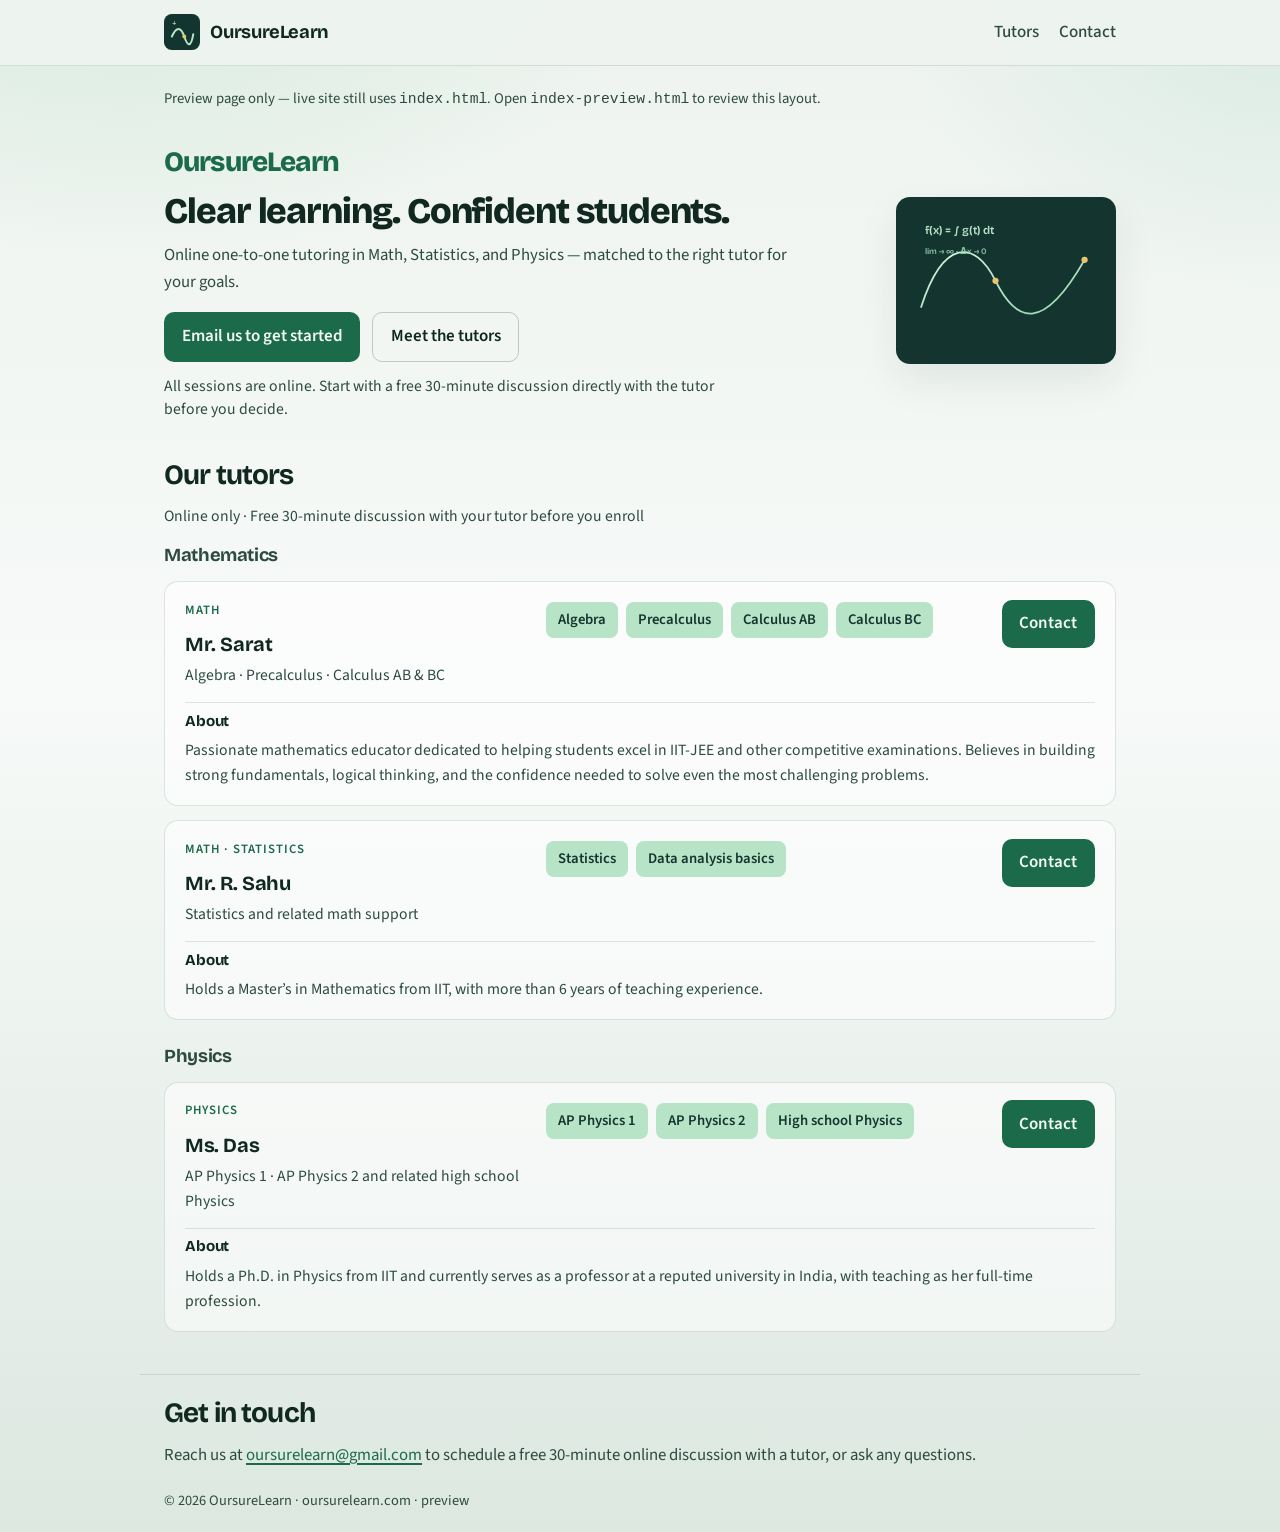
==== index-preview1.html @ c69b088e "Create index-preview1.html test" ====
<!DOCTYPE html>
<html lang="en">
  <head>
    <meta charset="UTF-8" />
    <meta name="viewport" content="width=device-width, initial-scale=1" />
    <title>OursureLearn — Tutoring (Preview)</title>
    <meta
      name="description"
      content="OursureLearn connects students with experienced tutors in Math, Statistics, and Physics."
    />
    <meta name="robots" content="noindex" />
    <link rel="icon" href="assets/favicon.svg" type="image/svg+xml" />
    <link rel="preconnect" href="https://fonts.googleapis.com" />
    <link rel="preconnect" href="https://fonts.gstatic.com" crossorigin />
    <link
      href="https://fonts.googleapis.com/css2?family=Bricolage+Grotesque:opsz,wght@12..96,500;12..96,700;12..96,800&family=Source+Sans+3:wght@400;500;600&display=swap"
      rel="stylesheet"
    />
    <link rel="stylesheet" href="styles.css" />
    <style>
      /* Preview-only layout; does not change the live index.html styles */
      .preview-banner {
        max-width: 1000px;
        margin: 0.75rem auto 0;
        padding: 0.55rem 1.5rem;
        color: var(--ink-soft);
        font-size: 0.92rem;
      }

      .tutor-list {
        display: grid;
        gap: 0.85rem;
      }

      .tutor-row {
        display: grid;
        grid-template-columns: 1.1fr 1.4fr auto;
        gap: 0.85rem 1rem;
        align-items: start;
        padding: 1.1rem 1.25rem;
        background: rgba(255, 255, 255, 0.55);
        border: 1px solid var(--line);
        border-radius: var(--radius);
      }

      .tutor-row h3 {
        margin: 0 0 0.2rem;
        font-family: var(--font-display);
        font-size: 1.25rem;
        letter-spacing: -0.02em;
      }

      .tutor-row .focus {
        margin: 0;
        color: var(--ink-soft);
        font-size: 0.98rem;
      }

      .tutor-row .topics {
        margin-top: 0.15rem;
      }

      .tutor-row .btn {
        white-space: nowrap;
        align-self: start;
      }

      .tutor-row .about {
        grid-column: 1 / -1;
        margin: 0;
        padding-top: 0.35rem;
        border-top: 1px solid var(--line);
      }

      .tutor-row .about h4 {
        margin: 0 0 0.3rem;
        font-family: var(--font-display);
        font-size: 0.95rem;
        letter-spacing: -0.01em;
      }

      .tutor-row .about p {
        margin: 0;
        color: var(--ink-soft);
        font-size: 0.98rem;
      }

      .subject-group {
        margin-bottom: 1.35rem;
      }

      .subject-group > h3 {
        margin: 0 0 0.65rem;
        font-family: var(--font-display);
        font-size: 1.15rem;
        letter-spacing: -0.02em;
        color: var(--ink-soft);
      }

      .offer-note {
        margin: 0.85rem 0 0;
        max-width: 36rem;
        color: var(--ink-soft);
        font-size: 0.98rem;
        line-height: 1.45;
      }

      .section-head .offer-note {
        margin-top: 0.45rem;
      }

      @media (max-width: 860px) {
        .tutor-row {
          grid-template-columns: 1fr;
          gap: 0.75rem;
        }

        .tutor-row .btn {
          justify-self: start;
        }

        .preview-banner {
          padding-inline: 1rem;
        }
      }
    </style>
  </head>
  <body>
    <header class="site-header">
      <div class="site-header-inner">
        <a class="brand" href="#top" aria-label="OursureLearn home">
          <img src="assets/logo.svg" alt="" width="36" height="36" />
          <span>OursureLearn</span>
        </a>
        <nav class="nav" aria-label="Primary">
          <a href="#tutors">Tutors</a>
          <a href="#contact">Contact</a>
        </nav>
      </div>
    </header>

    <p class="preview-banner">
      Preview page only — live site still uses <code>index.html</code>. Open
      <code>index-preview.html</code> to review this layout.
    </p>

    <main id="top">
      <section class="hero" aria-labelledby="hero-heading">
        <div class="hero-copy">
          <p class="brand-mark">OursureLearn</p>
          <h1 id="hero-heading">Clear learning. Confident students.</h1>
          <p class="lede">
            Online one-to-one tutoring in Math, Statistics, and Physics — matched to the right tutor for your goals.
          </p>
          <div class="cta-row">
            <a
              class="btn primary"
              href="mailto:oursurelearn@gmail.com?subject=Free%2030-min%20tutor%20discussion&body=Hi%20OursureLearn%2C%0A%0AI%27d%20like%20to%20book%20a%20free%2030-minute%20discussion%20with%20a%20tutor.%0A%0AStudent%20name%3A%20%0AGrade%20%2F%20level%3A%20%0ASubject%20interest%3A%20%0APreferred%20times%3A%20%0A%0AThank%20you%21"
              >Email us to get started</a
            >
            <a class="btn ghost" href="#tutors">Meet the tutors</a>
          </div>
          <p class="offer-note">
            All sessions are online. Start with a free 30-minute discussion directly with the tutor before you decide.
          </p>
        </div>
        <div class="hero-visual" aria-hidden="true">
          <div class="board">
            <svg class="board-art" viewBox="0 0 420 320" role="img">
              <defs>
                <linearGradient id="chalk" x1="0" y1="0" x2="1" y2="1">
                  <stop offset="0%" stop-color="#d8f3dc" />
                  <stop offset="100%" stop-color="#95d5b2" />
                </linearGradient>
              </defs>
              <rect width="420" height="320" rx="4" fill="#14352f" />
              <path
                d="M48 210 C90 80, 150 80, 190 160 S280 260, 360 120"
                fill="none"
                stroke="url(#chalk)"
                stroke-width="3.5"
                stroke-linecap="round"
              />
              <text x="56" y="70" class="eq" fill="#b7e4c7">f(x) = ∫ g(t) dt</text>
              <text x="56" y="108" class="eq small" fill="#95d5b2">
                lim → ∞ · Δx → 0
              </text>
              <circle cx="190" cy="160" r="6" fill="#e9c46a" />
              <circle cx="360" cy="120" r="6" fill="#e9c46a" />
            </svg>
          </div>
        </div>
      </section>

      <section id="tutors" class="tutors" aria-labelledby="tutors-heading">
        <div class="section-head">
          <h2 id="tutors-heading">Our tutors</h2>
          <p class="offer-note">
            Online only · Free 30-minute discussion with your tutor before you enroll
          </p>
        </div>

        <div class="subject-group">
          <h3>Mathematics</h3>
          <div class="tutor-list">
            <article class="tutor-row">
              <div>
                <p class="subject-tag">Math</p>
                <h3>Mr. Sarat</h3>
                <p class="focus">Algebra · Precalculus · Calculus AB &amp; BC</p>
              </div>
              <div>
                <ul class="topics">
                  <li>Algebra</li>
                  <li>Precalculus</li>
                  <li>Calculus AB</li>
                  <li>Calculus BC</li>
                </ul>
              </div>
              <a
                class="btn primary"
                href="mailto:oursurelearn@gmail.com?subject=Math%20tutoring%20inquiry%20%E2%80%94%20Mr.%20Sarat&body=Hi%20OursureLearn%2C%0A%0AI%27m%20interested%20in%20Math%20tutoring%20with%20Mr.%20Sarat.%0A%0AStudent%20name%3A%20%0AGrade%20%2F%20level%3A%20%0ATopics%3A%20%0A%0AThank%20you%21"
                >Contact</a
              >
              <div class="about">
                <h4>About</h4>
                <p>
                  Passionate mathematics educator dedicated to helping students excel in IIT-JEE and other competitive examinations. Believes in building strong fundamentals, logical thinking, and the confidence needed to solve even the most challenging problems.
                </p>
              </div>
            </article>

            <article class="tutor-row">
              <div>
                <p class="subject-tag">Math · Statistics</p>
                <h3>Mr. R. Sahu</h3>
                <p class="focus">Statistics and related math support</p>
              </div>
              <div>
                <ul class="topics">
                  <li>Statistics</li>
                  <li>Data analysis basics</li>
                </ul>
              </div>
              <a
                class="btn primary"
                href="mailto:oursurelearn@gmail.com?subject=Statistics%20tutoring%20inquiry%20%E2%80%94%20Mr.%20R.%20Sahu&body=Hi%20OursureLearn%2C%0A%0AI%27m%20interested%20in%20Statistics%20tutoring%20with%20Mr.%20R.%20Sahu.%0A%0AStudent%20name%3A%20%0AGrade%20%2F%20level%3A%20%0ATopics%3A%20%0A%0AThank%20you%21"
                >Contact</a
              >
              <div class="about">
                <h4>About</h4>
                <p>
                  Holds a Master’s in Mathematics from IIT, with more than 6 years of teaching experience.
                </p>
              </div>
            </article>
          </div>
        </div>

        <div class="subject-group">
          <h3>Physics</h3>
          <div class="tutor-list">
            <article class="tutor-row">
              <div>
                <p class="subject-tag">Physics</p>
                <h3>Ms. Das</h3>
                <p class="focus">AP Physics 1 · AP Physics 2 and related high school Physics</p>
              </div>
              <div>
                <ul class="topics">
                  <li>AP Physics 1</li>
                  <li>AP Physics 2</li>
                  <li>High school Physics</li>
                </ul>
              </div>
              <a
                class="btn primary"
                href="mailto:oursurelearn@gmail.com?subject=Physics%20tutoring%20inquiry%20%E2%80%94%20Ms.%20Das&body=Hi%20OursureLearn%2C%0A%0AI%27m%20interested%20in%20Physics%20tutoring%20with%20Ms.%20Das.%0A%0AStudent%20name%3A%20%0AGrade%20%2F%20level%3A%20%0ATopics%3A%20%0A%0AThank%20you%21"
                >Contact</a
              >
              <div class="about">
                <h4>About</h4>
                <p>
                  Holds a Ph.D. in Physics from IIT and currently serves as a professor at a reputed university in India, with teaching as her full-time profession.
                </p>
              </div>
            </article>
          </div>
        </div>
      </section>

      <section id="contact" class="contact" aria-labelledby="contact-heading">
        <h2 id="contact-heading">Get in touch</h2>
        <p>
          Reach us at
          <a href="mailto:oursurelearn@gmail.com?subject=Free%2030-min%20tutor%20discussion"
            >oursurelearn@gmail.com</a
          >
          to schedule a free 30-minute online discussion with a tutor, or ask any questions.
        </p>
      </section>
    </main>

    <footer class="site-footer">
      <p>© <span id="year"></span> OursureLearn · oursurelearn.com · preview</p>
    </footer>

    <script>
      document.getElementById("year").textContent = new Date().getFullYear();
    </script>
  </body>
</html>
---- styles.css ----
:root {
  --ink: #102820;
  --ink-soft: #2d4a40;
  --paper: #eef3ef;
  --paper-deep: #dde8e1;
  --board: #14352f;
  --accent: #1b6b4a;
  --accent-hover: #15553b;
  --highlight: #b7e4c7;
  --amber: #c9851a;
  --line: rgba(16, 40, 32, 0.12);
  --radius: 14px;
  --shadow: 0 18px 40px rgba(16, 40, 32, 0.08);
  --font-display: "Bricolage Grotesque", system-ui, sans-serif;
  --font-body: "Source Sans 3", system-ui, sans-serif;
}

*,
*::before,
*::after {
  box-sizing: border-box;
}

html {
  scroll-behavior: smooth;
}

body {
  margin: 0;
  color: var(--ink);
  font-family: var(--font-body);
  font-size: 1.0625rem;
  line-height: 1.6;
  background:
    radial-gradient(ellipse 80% 50% at 10% -10%, #cfe8d8 0%, transparent 55%),
    radial-gradient(ellipse 60% 40% at 100% 0%, #d9ebe2 0%, transparent 50%),
    linear-gradient(180deg, var(--paper) 0%, #f7faf8 45%, var(--paper-deep) 100%);
  min-height: 100vh;
}

img {
  display: block;
  max-width: 100%;
}

a {
  color: var(--accent);
  text-decoration-thickness: 1.5px;
  text-underline-offset: 0.18em;
}

a:hover {
  color: var(--accent-hover);
}

.site-header {
  position: sticky;
  top: 0;
  z-index: 10;
  background: rgba(238, 243, 239, 0.96);
  backdrop-filter: blur(10px);
  -webkit-backdrop-filter: blur(10px);
  border-bottom: 1px solid var(--line);
}

.site-header-inner {
  display: flex;
  align-items: center;
  justify-content: space-between;
  gap: 1rem;
  max-width: 1000px;
  margin-inline: auto;
  width: 100%;
  padding: 0.9rem 1.5rem;
}

.brand {
  display: inline-flex;
  align-items: center;
  gap: 0.65rem;
  color: var(--ink);
  text-decoration: none;
  font-family: var(--font-display);
  font-weight: 700;
  font-size: 1.15rem;
  letter-spacing: -0.02em;
}

.nav {
  display: flex;
  gap: 1.25rem;
}

.nav a {
  color: var(--ink-soft);
  text-decoration: none;
  font-weight: 500;
}

.nav a:hover {
  color: var(--ink);
}

.hero {
  display: flex;
  align-items: center;
  gap: 1.75rem;
  max-width: 1000px;
  margin-inline: auto;
  width: 100%;
  padding: 1.25rem 1.5rem 0.75rem;
}

.hero-copy {
  flex: 1 1 auto;
  min-width: 0;
}

.brand-mark {
  margin: 0 0 0.4rem;
  font-family: var(--font-display);
  font-size: clamp(1.35rem, 2.5vw, 1.75rem);
  font-weight: 800;
  letter-spacing: -0.03em;
  color: var(--accent);
  animation: rise 0.7s ease both;
}

.hero h1 {
  margin: 0 0 0.6rem;
  font-family: var(--font-display);
  font-size: clamp(1.65rem, 3.2vw, 2.25rem);
  font-weight: 800;
  line-height: 1.15;
  letter-spacing: -0.03em;
  white-space: nowrap;
  animation: rise 0.7s ease 0.08s both;
}

.lede {
  margin: 0 0 1rem;
  max-width: 40rem;
  color: var(--ink-soft);
  font-size: 1.05rem;
  animation: rise 0.7s ease 0.16s both;
}

.cta-row {
  display: flex;
  flex-wrap: wrap;
  gap: 0.75rem;
  animation: rise 0.7s ease 0.24s both;
}

.btn {
  display: inline-flex;
  align-items: center;
  justify-content: center;
  padding: 0.65rem 1.1rem;
  border-radius: 10px;
  font-weight: 600;
  text-decoration: none;
  transition: background 0.2s ease, color 0.2s ease, transform 0.2s ease;
}

.btn:hover {
  transform: translateY(-1px);
}

.btn.primary {
  background: var(--accent);
  color: #f4fbf7;
}

.btn.primary:hover {
  background: var(--accent-hover);
  color: #fff;
}

.btn.ghost {
  background: transparent;
  color: var(--ink);
  border: 1.5px solid rgba(16, 40, 32, 0.22);
}

.btn.ghost:hover {
  border-color: var(--ink);
  color: var(--ink);
}

.hero-visual {
  animation: fade-in 1s ease 0.2s both;
  flex: 0 0 220px;
  width: 220px;
}

.board {
  border-radius: var(--radius);
  overflow: hidden;
  box-shadow: var(--shadow);
}

.board-art {
  width: 100%;
  height: auto;
  display: block;
}

.board-art .eq {
  font-family: var(--font-display);
  font-size: 22px;
  font-weight: 600;
}

.board-art .eq.small {
  font-size: 16px;
  opacity: 0.9;
}

.tutors,
.contact {
  max-width: 1000px;
  margin-inline: auto;
  width: 100%;
  padding: 1.25rem 1.5rem;
}

.section-head {
  max-width: 40rem;
  margin-bottom: 0.85rem;
}

.section-head h2,
.contact h2 {
  margin: 0;
  font-family: var(--font-display);
  font-size: clamp(1.4rem, 2.5vw, 1.75rem);
  letter-spacing: -0.03em;
}

.section-head p {
  margin: 0;
  color: var(--ink-soft);
}

.tutor {
  display: grid;
  grid-template-columns: 0.9fr 1.1fr;
  gap: clamp(1rem, 3vw, 2rem);
  padding: 1.15rem 1.35rem;
  background: rgba(255, 255, 255, 0.55);
  border: 1px solid var(--line);
  border-radius: var(--radius);
}

.subject-tag {
  margin: 0 0 0.5rem;
  font-size: 0.8rem;
  font-weight: 600;
  letter-spacing: 0.08em;
  text-transform: uppercase;
  color: var(--accent);
}

.subject-tag.muted {
  color: var(--ink-soft);
}

.tutor h3,
.coming-soon h3 {
  margin: 0 0 0.25rem;
  font-family: var(--font-display);
  font-size: 1.4rem;
  letter-spacing: -0.02em;
}

.experience {
  margin: 0 0 0.75rem;
  color: var(--ink-soft);
  font-weight: 500;
}

.topics {
  display: flex;
  flex-wrap: wrap;
  gap: 0.5rem;
  margin: 0;
  padding: 0;
  list-style: none;
}

.topics li {
  padding: 0.4rem 0.75rem;
  background: var(--highlight);
  color: var(--board);
  border-radius: 8px;
  font-size: 0.92rem;
  font-weight: 600;
}

.detail-block {
  margin-bottom: 0.75rem;
}

.detail-block h4 {
  margin: 0 0 0.35rem;
  font-family: var(--font-display);
  font-size: 1rem;
  letter-spacing: -0.01em;
}

.detail-block p {
  margin: 0;
  color: var(--ink-soft);
}

.coming-soon {
  margin-top: 0.85rem;
  padding: 0.9rem 1.15rem;
  border: 1.5px dashed rgba(16, 40, 32, 0.22);
  border-radius: var(--radius);
  background: rgba(255, 255, 255, 0.35);
}

.coming-soon p:last-child {
  margin: 0.35rem 0 0;
  color: var(--ink-soft);
}

.contact {
  border-top: 1px solid var(--line);
  padding-top: 1rem;
  padding-bottom: 0.5rem;
}

.contact p {
  margin: 0.4rem 0 0;
  color: var(--ink-soft);
  font-size: 1.05rem;
  white-space: nowrap;
}

.site-footer {
  max-width: 1000px;
  margin-inline: auto;
  width: 100%;
  padding: 0.75rem 1.5rem 1.25rem;
  color: var(--ink-soft);
  font-size: 0.9rem;
}

.site-footer p {
  margin: 0;
}

@keyframes rise {
  from {
    opacity: 0;
    transform: translateY(14px);
  }
  to {
    opacity: 1;
    transform: translateY(0);
  }
}

@keyframes fade-in {
  from {
    opacity: 0;
  }
  to {
    opacity: 1;
  }
}

@media (max-width: 860px) {
  .site-header-inner {
    padding: 0.7rem 1rem;
    gap: 0.75rem;
  }

  .brand {
    font-size: 0.98rem;
    gap: 0.45rem;
    min-width: 0;
  }

  .brand img {
    width: 28px;
    height: 28px;
    flex-shrink: 0;
  }

  .brand span {
    overflow: hidden;
    text-overflow: ellipsis;
    white-space: nowrap;
  }

  .nav {
    gap: 0.85rem;
    flex-shrink: 0;
  }

  .nav a {
    font-size: 0.92rem;
  }

  .hero {
    flex-direction: row;
    flex-wrap: nowrap;
    align-items: center;
    gap: 0.85rem;
    padding: 1rem 1rem 0.75rem;
  }

  .hero-copy {
    flex: 1 1 auto;
    min-width: 0;
  }

  .brand-mark {
    font-size: 1.1rem;
    margin-bottom: 0.25rem;
  }

  .hero h1 {
    white-space: normal;
    font-size: 1.4rem;
    margin-bottom: 0.45rem;
  }

  .lede {
    font-size: 0.98rem;
    margin-bottom: 0.75rem;
  }

  .btn {
    padding: 0.55rem 0.9rem;
    font-size: 0.92rem;
  }

  .hero-visual {
    flex: 0 0 112px;
    width: 112px;
  }

  .tutor {
    display: grid;
    grid-template-columns: 1fr;
  }

  .tutors,
  .contact {
    padding: 1rem;
  }

  .contact p {
    white-space: normal;
  }
}

@media (max-width: 400px) {
  .brand-mark {
    display: none;
  }

  .hero-visual {
    flex: 0 0 96px;
    width: 96px;
  }

  .nav {
    gap: 0.65rem;
  }
}

@media (prefers-reduced-motion: reduce) {
  html {
    scroll-behavior: auto;
  }

  .brand-mark,
  .hero h1,
  .lede,
  .cta-row,
  .hero-visual {
    animation: none;
  }

  .btn:hover {
    transform: none;
  }
}
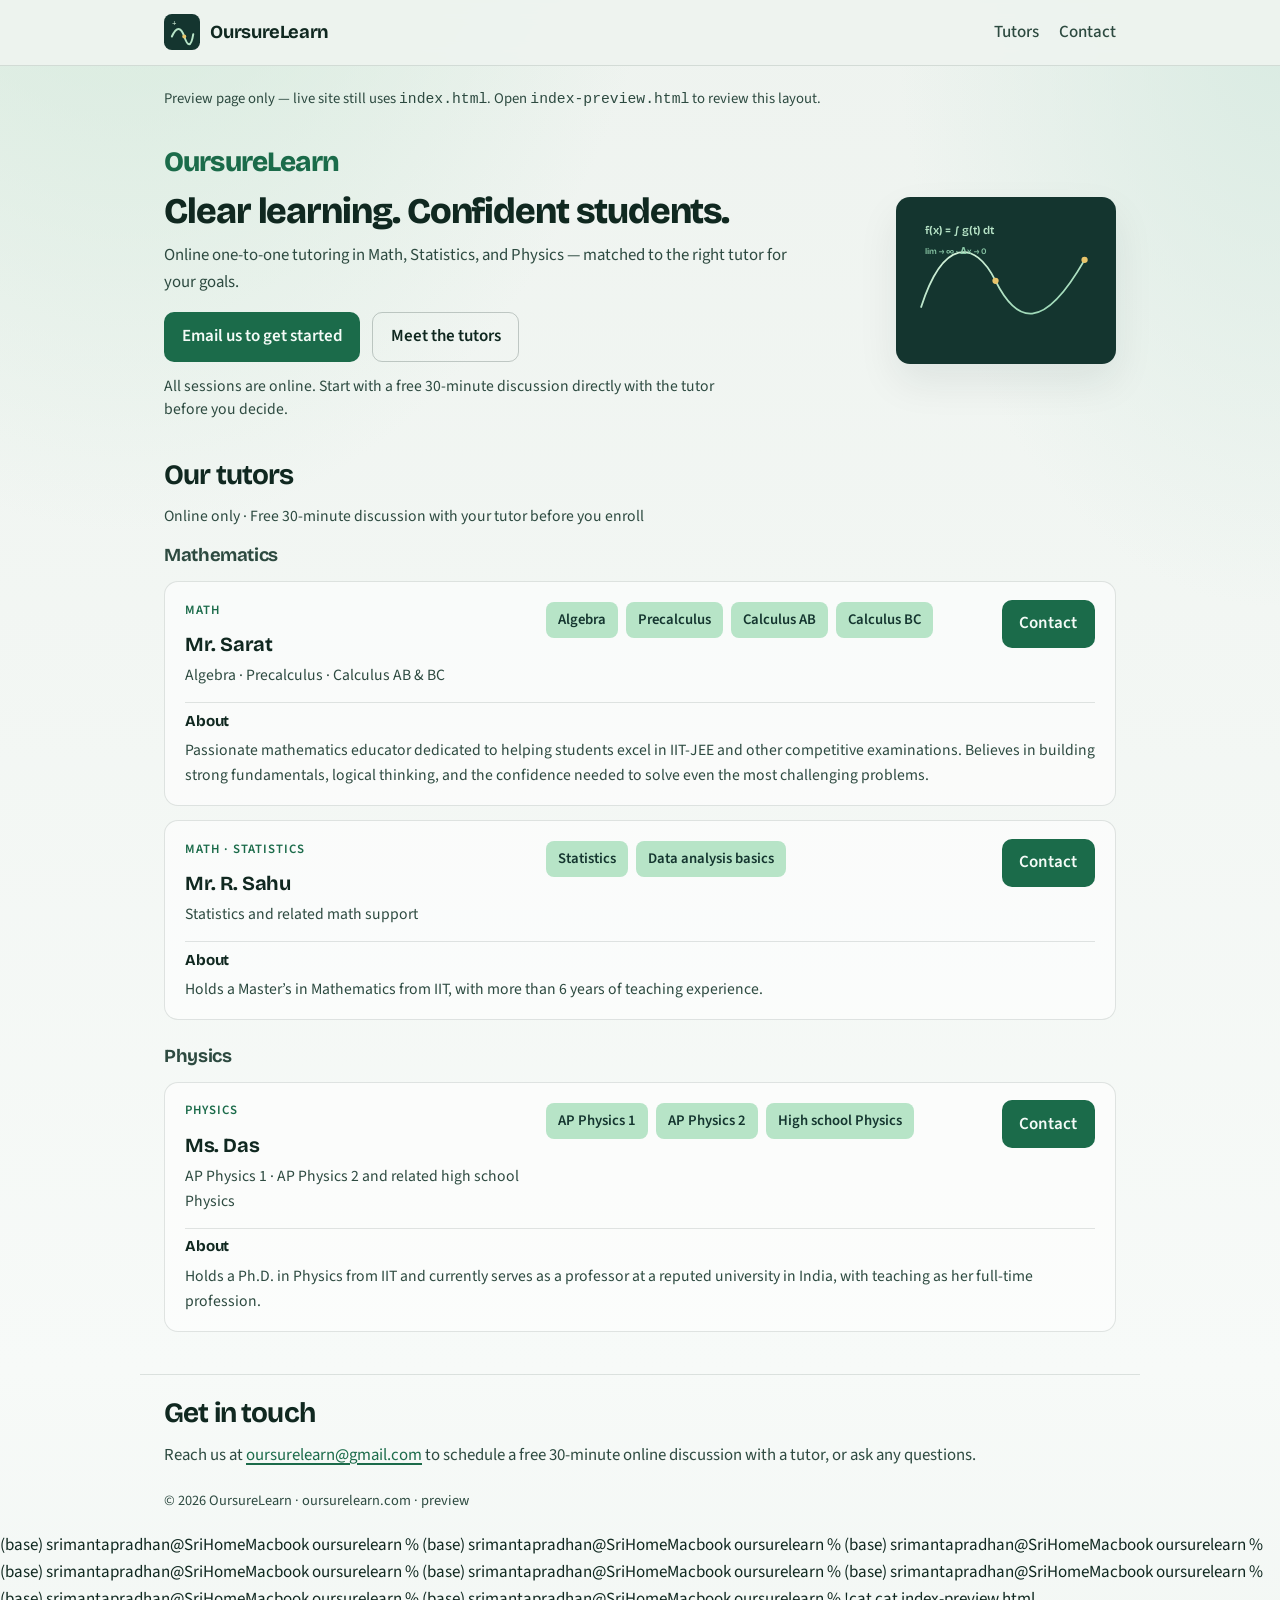
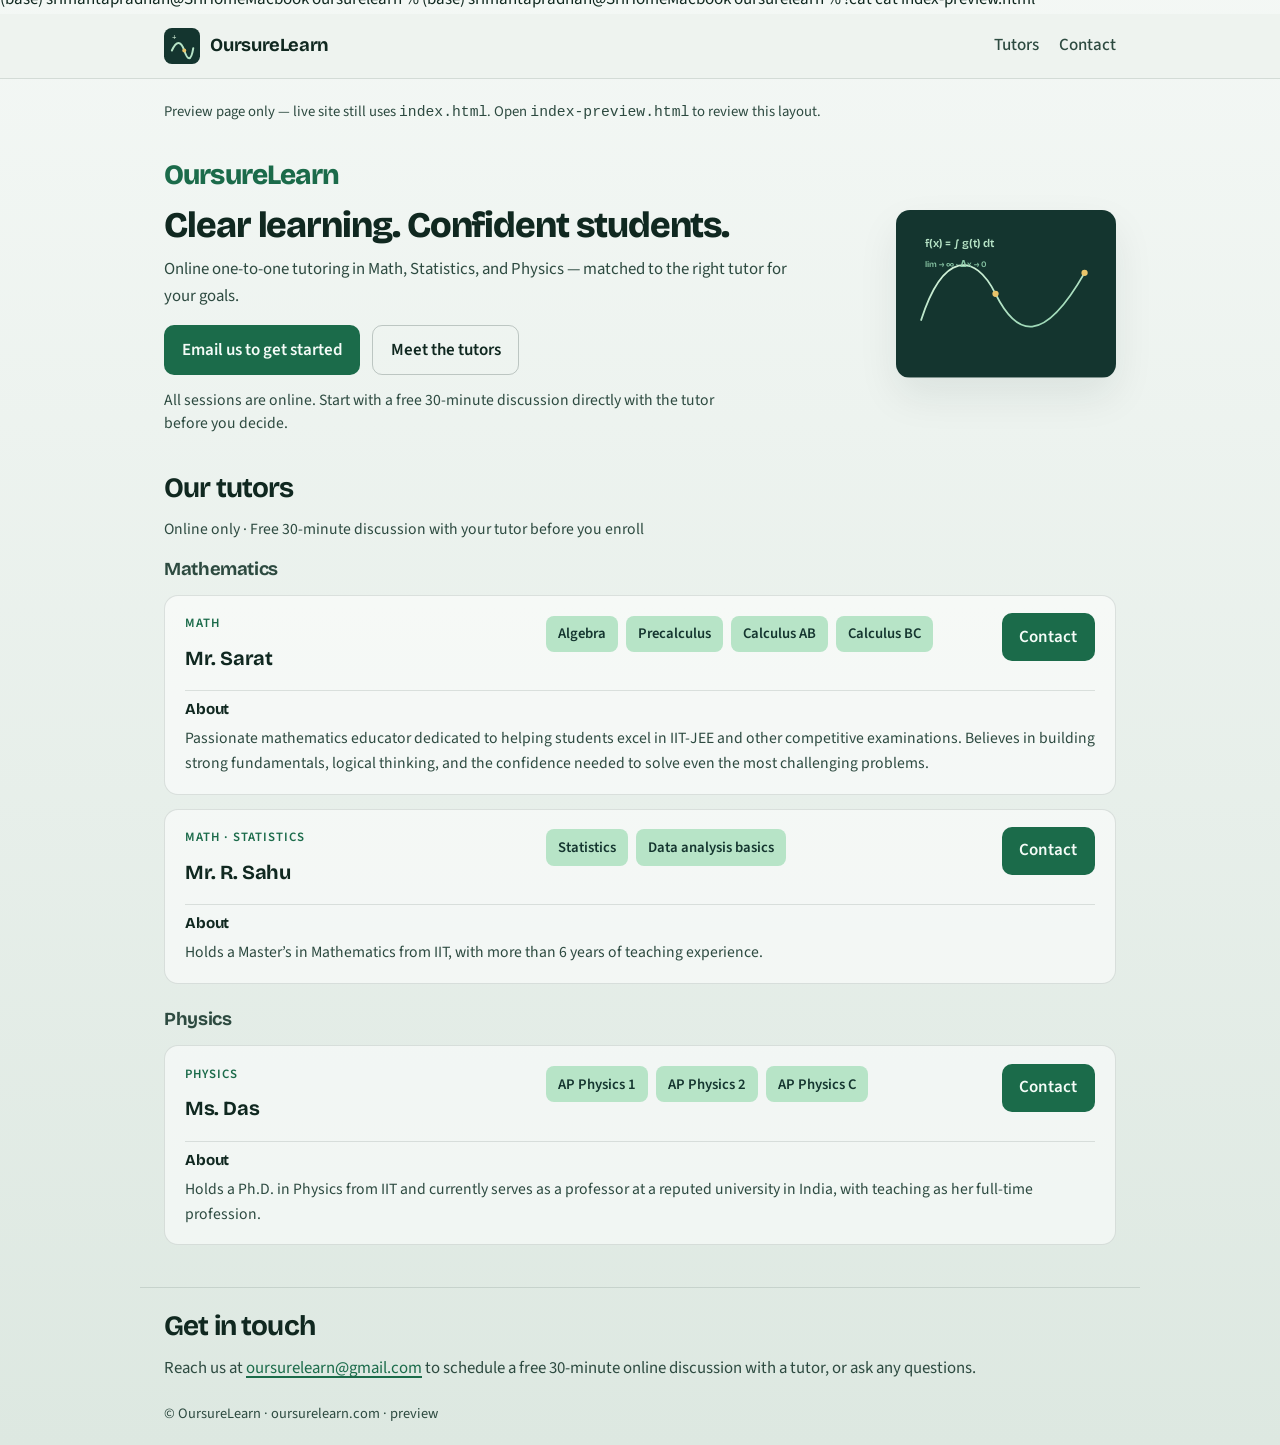
==== commit a29688b1: "Update index-preview1.html" ====
--- a/index-preview1.html
+++ b/index-preview1.html
@@ -310,3 +310,321 @@
     </script>
   </body>
 </html>
+(base) srimantapradhan@SriHomeMacbook oursurelearn %
+(base) srimantapradhan@SriHomeMacbook oursurelearn %
+(base) srimantapradhan@SriHomeMacbook oursurelearn %
+(base) srimantapradhan@SriHomeMacbook oursurelearn %
+(base) srimantapradhan@SriHomeMacbook oursurelearn %
+(base) srimantapradhan@SriHomeMacbook oursurelearn %
+(base) srimantapradhan@SriHomeMacbook oursurelearn %
+(base) srimantapradhan@SriHomeMacbook oursurelearn % !cat
+cat index-preview.html
+<!DOCTYPE html>
+<html lang="en">
+  <head>
+    <meta charset="UTF-8" />
+    <meta name="viewport" content="width=device-width, initial-scale=1" />
+    <title>OursureLearn — Tutoring (Preview)</title>
+    <meta
+      name="description"
+      content="OursureLearn connects students with experienced tutors in Math, Statistics, and Physics."
+    />
+    <meta name="robots" content="noindex" />
+    <link rel="icon" href="assets/favicon.svg" type="image/svg+xml" />
+    <link rel="preconnect" href="https://fonts.googleapis.com" />
+    <link rel="preconnect" href="https://fonts.gstatic.com" crossorigin />
+    <link
+      href="https://fonts.googleapis.com/css2?family=Bricolage+Grotesque:opsz,wght@12..96,500;12..96,700;12..96,800&family=Source+Sans+3:wght@400;500;600&display=swap"
+      rel="stylesheet"
+    />
+    <link rel="stylesheet" href="styles.css" />
+    <style>
+      /* Preview-only layout; does not change the live index.html styles */
+      .preview-banner {
+        max-width: 1000px;
+        margin: 0.75rem auto 0;
+        padding: 0.55rem 1.5rem;
+        color: var(--ink-soft);
+        font-size: 0.92rem;
+      }
+
+      .tutor-list {
+        display: grid;
+        gap: 0.85rem;
+      }
+
+      .tutor-row {
+        display: grid;
+        grid-template-columns: 1.1fr 1.4fr auto;
+        gap: 0.85rem 1rem;
+        align-items: start;
+        padding: 1.1rem 1.25rem;
+        background: rgba(255, 255, 255, 0.55);
+        border: 1px solid var(--line);
+        border-radius: var(--radius);
+      }
+
+      .tutor-row h3 {
+        margin: 0 0 0.2rem;
+        font-family: var(--font-display);
+        font-size: 1.25rem;
+        letter-spacing: -0.02em;
+      }
+
+      .tutor-row .focus {
+        margin: 0;
+        color: var(--ink-soft);
+        font-size: 0.98rem;
+      }
+
+      .tutor-row .topics {
+        margin-top: 0.15rem;
+      }
+
+      .tutor-row .btn {
+        white-space: nowrap;
+        align-self: start;
+      }
+
+      .tutor-row .about {
+        grid-column: 1 / -1;
+        margin: 0;
+        padding-top: 0.35rem;
+        border-top: 1px solid var(--line);
+      }
+
+      .tutor-row .about h4 {
+        margin: 0 0 0.3rem;
+        font-family: var(--font-display);
+        font-size: 0.95rem;
+        letter-spacing: -0.01em;
+      }
+
+      .tutor-row .about p {
+        margin: 0;
+        color: var(--ink-soft);
+        font-size: 0.98rem;
+      }
+
+      .subject-group {
+        margin-bottom: 1.35rem;
+      }
+
+      .subject-group > h3 {
+        margin: 0 0 0.65rem;
+        font-family: var(--font-display);
+        font-size: 1.15rem;
+        letter-spacing: -0.02em;
+        color: var(--ink-soft);
+      }
+
+      .offer-note {
+        margin: 0.85rem 0 0;
+        max-width: 36rem;
+        color: var(--ink-soft);
+        font-size: 0.98rem;
+        line-height: 1.45;
+      }
+
+      .section-head .offer-note {
+        margin-top: 0.45rem;
+      }
+
+      @media (max-width: 860px) {
+        .tutor-row {
+          grid-template-columns: 1fr;
+          gap: 0.75rem;
+        }
+
+        .tutor-row .btn {
+          justify-self: start;
+        }
+
+        .preview-banner {
+          padding-inline: 1rem;
+        }
+      }
+    </style>
+  </head>
+  <body>
+    <header class="site-header">
+      <div class="site-header-inner">
+        <a class="brand" href="#top" aria-label="OursureLearn home">
+          <img src="assets/logo.svg" alt="" width="36" height="36" />
+          <span>OursureLearn</span>
+        </a>
+        <nav class="nav" aria-label="Primary">
+          <a href="#tutors">Tutors</a>
+          <a href="#contact">Contact</a>
+        </nav>
+      </div>
+    </header>
+
+    <p class="preview-banner">
+      Preview page only — live site still uses <code>index.html</code>. Open
+      <code>index-preview.html</code> to review this layout.
+    </p>
+
+    <main id="top">
+      <section class="hero" aria-labelledby="hero-heading">
+        <div class="hero-copy">
+          <p class="brand-mark">OursureLearn</p>
+          <h1 id="hero-heading">Clear learning. Confident students.</h1>
+          <p class="lede">
+            Online one-to-one tutoring in Math, Statistics, and Physics — matched to the right tutor for your goals.
+          </p>
+          <div class="cta-row">
+            <a
+              class="btn primary"
+              href="mailto:oursurelearn@gmail.com?subject=Free%2030-min%20tutor%20discussion&body=Hi%20OursureLearn%2C%0A%0AI%27d%20like%20to%20book%20a%20free%2030-minute%20discussion%20with%20a%20tutor.%0A%0AStudent%20name%3A%20%0AGrade%20%2F%20level%3A%20%0ASubject%20interest%3A%20%0APreferred%20times%3A%20%0A%0AThank%20you%21"
+              >Email us to get started</a
+            >
+            <a class="btn ghost" href="#tutors">Meet the tutors</a>
+          </div>
+          <p class="offer-note">
+            All sessions are online. Start with a free 30-minute discussion directly with the tutor before you decide.
+          </p>
+        </div>
+        <div class="hero-visual" aria-hidden="true">
+          <div class="board">
+            <svg class="board-art" viewBox="0 0 420 320" role="img">
+              <defs>
+                <linearGradient id="chalk" x1="0" y1="0" x2="1" y2="1">
+                  <stop offset="0%" stop-color="#d8f3dc" />
+                  <stop offset="100%" stop-color="#95d5b2" />
+                </linearGradient>
+              </defs>
+              <rect width="420" height="320" rx="4" fill="#14352f" />
+              <path
+                d="M48 210 C90 80, 150 80, 190 160 S280 260, 360 120"
+                fill="none"
+                stroke="url(#chalk)"
+                stroke-width="3.5"
+                stroke-linecap="round"
+              />
+              <text x="56" y="70" class="eq" fill="#b7e4c7">f(x) = ∫ g(t) dt</text>
+              <text x="56" y="108" class="eq small" fill="#95d5b2">
+                lim → ∞ · Δx → 0
+              </text>
+              <circle cx="190" cy="160" r="6" fill="#e9c46a" />
+              <circle cx="360" cy="120" r="6" fill="#e9c46a" />
+            </svg>
+          </div>
+        </div>
+      </section>
+
+      <section id="tutors" class="tutors" aria-labelledby="tutors-heading">
+        <div class="section-head">
+          <h2 id="tutors-heading">Our tutors</h2>
+          <p class="offer-note">
+            Online only · Free 30-minute discussion with your tutor before you enroll
+          </p>
+        </div>
+
+        <div class="subject-group">
+          <h3>Mathematics</h3>
+          <div class="tutor-list">
+            <article class="tutor-row">
+              <div>
+                <p class="subject-tag">Math</p>
+                <h3>Mr. Sarat</h3>
+              </div>
+              <div>
+                <ul class="topics">
+                  <li>Algebra</li>
+                  <li>Precalculus</li>
+                  <li>Calculus AB</li>
+                  <li>Calculus BC</li>
+                </ul>
+              </div>
+              <a
+                class="btn primary"
+                href="mailto:oursurelearn@gmail.com?subject=Math%20tutoring%20inquiry%20%E2%80%94%20Mr.%20Sarat&body=Hi%20OursureLearn%2C%0A%0AI%27m%20interested%20in%20Math%20tutoring%20with%20Mr.%20Sarat.%0A%0AStudent%20name%3A%20%0AGrade%20%2F%20level%3A%20%0ATopics%3A%20%0A%0AThank%20you%21"
+                >Contact</a
+              >
+              <div class="about">
+                <h4>About</h4>
+                <p>
+                  Passionate mathematics educator dedicated to helping students excel in IIT-JEE and other competitive examinations. Believes in building strong fundamentals, logical thinking, and the confidence needed to solve even the most challenging problems.
+                </p>
+              </div>
+            </article>
+
+            <article class="tutor-row">
+              <div>
+                <p class="subject-tag">Math · Statistics</p>
+                <h3>Mr. R. Sahu</h3>
+              </div>
+              <div>
+                <ul class="topics">
+                  <li>Statistics</li>
+                  <li>Data analysis basics</li>
+                </ul>
+              </div>
+              <a
+                class="btn primary"
+                href="mailto:oursurelearn@gmail.com?subject=Statistics%20tutoring%20inquiry%20%E2%80%94%20Mr.%20R.%20Sahu&body=Hi%20OursureLearn%2C%0A%0AI%27m%20interested%20in%20Statistics%20tutoring%20with%20Mr.%20R.%20Sahu.%0A%0AStudent%20name%3A%20%0AGrade%20%2F%20level%3A%20%0ATopics%3A%20%0A%0AThank%20you%21"
+                >Contact</a
+              >
+              <div class="about">
+                <h4>About</h4>
+                <p>
+                  Holds a Master’s in Mathematics from IIT, with more than 6 years of teaching experience.
+                </p>
+              </div>
+            </article>
+          </div>
+        </div>
+
+        <div class="subject-group">
+          <h3>Physics</h3>
+          <div class="tutor-list">
+            <article class="tutor-row">
+              <div>
+                <p class="subject-tag">Physics</p>
+                <h3>Ms. Das</h3>
+              </div>
+              <div>
+                <ul class="topics">
+                  <li>AP Physics 1</li>
+                  <li>AP Physics 2</li>
+                  <li>AP Physics C</li>
+                </ul>
+              </div>
+              <a
+                class="btn primary"
+                href="mailto:oursurelearn@gmail.com?subject=Physics%20tutoring%20inquiry%20%E2%80%94%20Ms.%20Das&body=Hi%20OursureLearn%2C%0A%0AI%27m%20interested%20in%20Physics%20tutoring%20with%20Ms.%20Das.%0A%0AStudent%20name%3A%20%0AGrade%20%2F%20level%3A%20%0ATopics%3A%20%0A%0AThank%20you%21"
+                >Contact</a
+              >
+              <div class="about">
+                <h4>About</h4>
+                <p>
+                  Holds a Ph.D. in Physics from IIT and currently serves as a professor at a reputed university in India, with teaching as her full-time profession.
+                </p>
+              </div>
+            </article>
+          </div>
+        </div>
+      </section>
+
+      <section id="contact" class="contact" aria-labelledby="contact-heading">
+        <h2 id="contact-heading">Get in touch</h2>
+        <p>
+          Reach us at
+          <a href="mailto:oursurelearn@gmail.com?subject=Free%2030-min%20tutor%20discussion"
+            >oursurelearn@gmail.com</a
+          >
+          to schedule a free 30-minute online discussion with a tutor, or ask any questions.
+        </p>
+      </section>
+    </main>
+
+    <footer class="site-footer">
+      <p>© <span id="year"></span> OursureLearn · oursurelearn.com · preview</p>
+    </footer>
+
+    <script>
+      document.getElementById("year").textContent = new Date().getFullYear();
+    </script>
+  </body>
+</html>
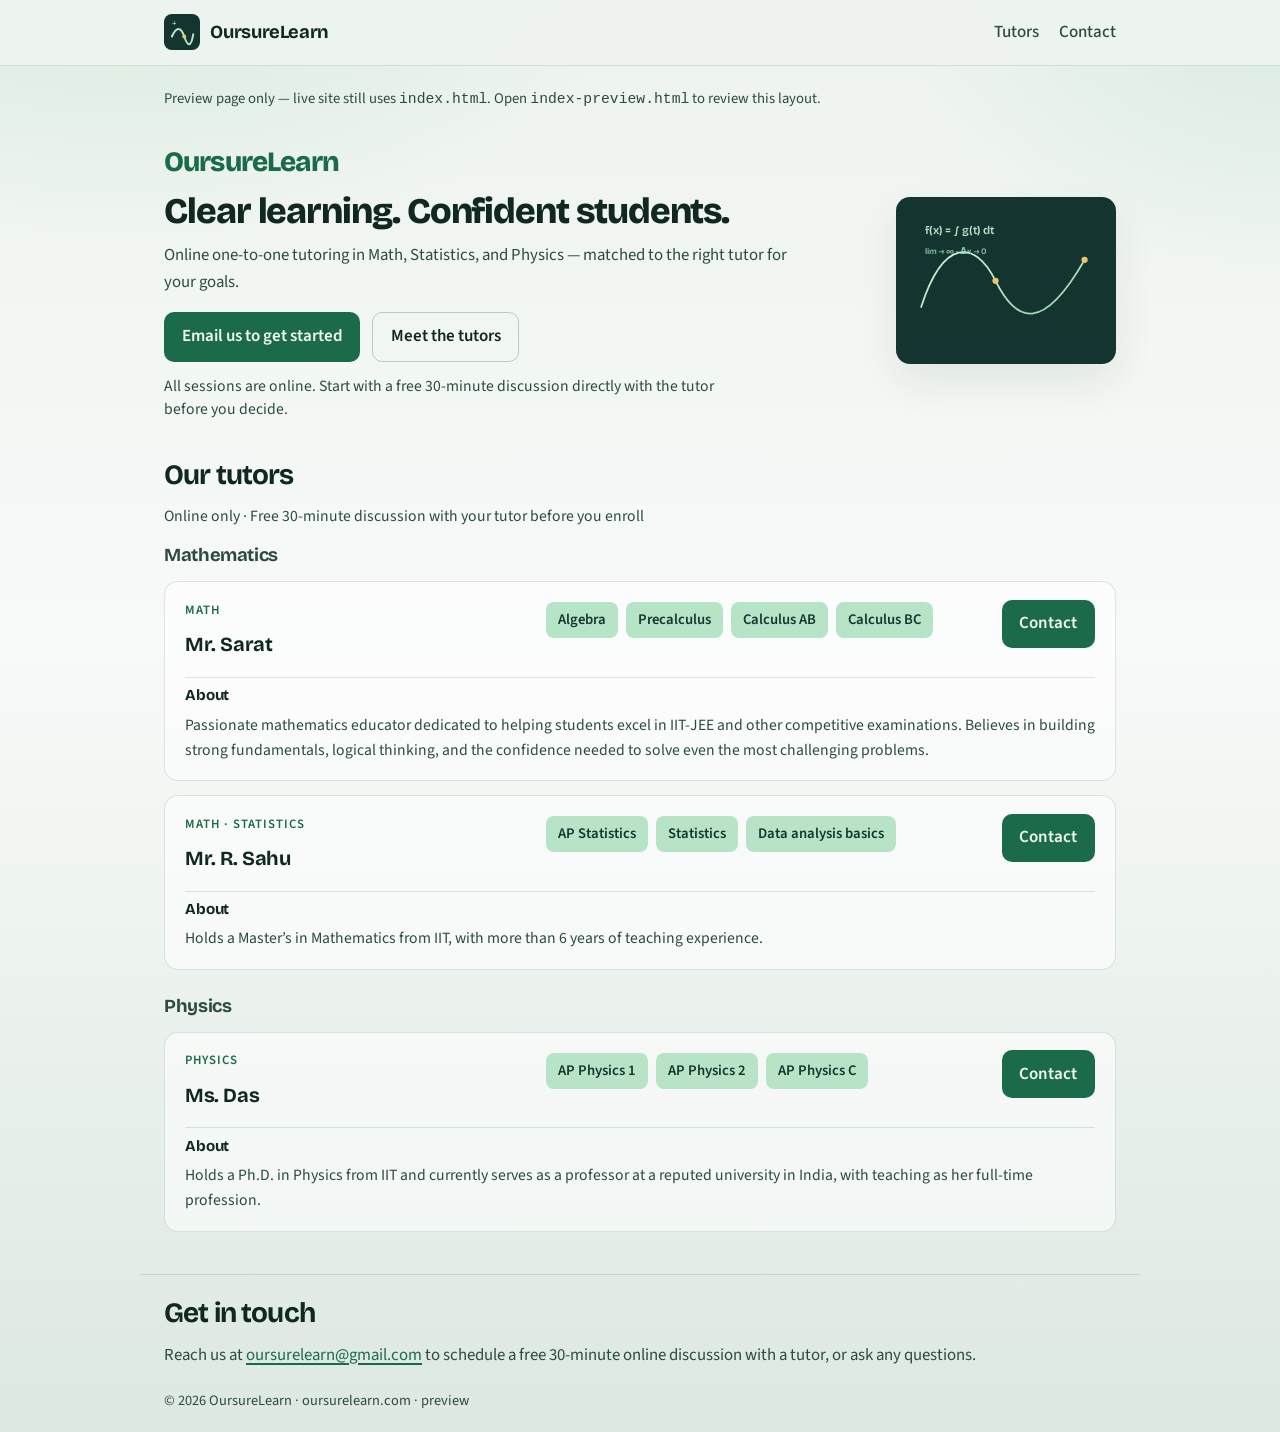
==== commit 6ddc44de: "Update index-preview1.html AP-stats updated" ====
--- a/index-preview1.html
+++ b/index-preview1.html
@@ -207,7 +207,6 @@
               <div>
                 <p class="subject-tag">Math</p>
                 <h3>Mr. Sarat</h3>
-                <p class="focus">Algebra · Precalculus · Calculus AB &amp; BC</p>
               </div>
               <div>
                 <ul class="topics">
@@ -234,10 +233,10 @@
               <div>
                 <p class="subject-tag">Math · Statistics</p>
                 <h3>Mr. R. Sahu</h3>
-                <p class="focus">Statistics and related math support</p>
               </div>
               <div>
                 <ul class="topics">
+                  <li>AP Statistics</li>
                   <li>Statistics</li>
                   <li>Data analysis basics</li>
                 </ul>
@@ -264,13 +263,12 @@
               <div>
                 <p class="subject-tag">Physics</p>
                 <h3>Ms. Das</h3>
-                <p class="focus">AP Physics 1 · AP Physics 2 and related high school Physics</p>
               </div>
               <div>
                 <ul class="topics">
                   <li>AP Physics 1</li>
                   <li>AP Physics 2</li>
-                  <li>High school Physics</li>
+                  <li>AP Physics C</li>
                 </ul>
               </div>
               <a
@@ -310,321 +308,3 @@
     </script>
   </body>
 </html>
-(base) srimantapradhan@SriHomeMacbook oursurelearn %
-(base) srimantapradhan@SriHomeMacbook oursurelearn %
-(base) srimantapradhan@SriHomeMacbook oursurelearn %
-(base) srimantapradhan@SriHomeMacbook oursurelearn %
-(base) srimantapradhan@SriHomeMacbook oursurelearn %
-(base) srimantapradhan@SriHomeMacbook oursurelearn %
-(base) srimantapradhan@SriHomeMacbook oursurelearn %
-(base) srimantapradhan@SriHomeMacbook oursurelearn % !cat
-cat index-preview.html
-<!DOCTYPE html>
-<html lang="en">
-  <head>
-    <meta charset="UTF-8" />
-    <meta name="viewport" content="width=device-width, initial-scale=1" />
-    <title>OursureLearn — Tutoring (Preview)</title>
-    <meta
-      name="description"
-      content="OursureLearn connects students with experienced tutors in Math, Statistics, and Physics."
-    />
-    <meta name="robots" content="noindex" />
-    <link rel="icon" href="assets/favicon.svg" type="image/svg+xml" />
-    <link rel="preconnect" href="https://fonts.googleapis.com" />
-    <link rel="preconnect" href="https://fonts.gstatic.com" crossorigin />
-    <link
-      href="https://fonts.googleapis.com/css2?family=Bricolage+Grotesque:opsz,wght@12..96,500;12..96,700;12..96,800&family=Source+Sans+3:wght@400;500;600&display=swap"
-      rel="stylesheet"
-    />
-    <link rel="stylesheet" href="styles.css" />
-    <style>
-      /* Preview-only layout; does not change the live index.html styles */
-      .preview-banner {
-        max-width: 1000px;
-        margin: 0.75rem auto 0;
-        padding: 0.55rem 1.5rem;
-        color: var(--ink-soft);
-        font-size: 0.92rem;
-      }
-
-      .tutor-list {
-        display: grid;
-        gap: 0.85rem;
-      }
-
-      .tutor-row {
-        display: grid;
-        grid-template-columns: 1.1fr 1.4fr auto;
-        gap: 0.85rem 1rem;
-        align-items: start;
-        padding: 1.1rem 1.25rem;
-        background: rgba(255, 255, 255, 0.55);
-        border: 1px solid var(--line);
-        border-radius: var(--radius);
-      }
-
-      .tutor-row h3 {
-        margin: 0 0 0.2rem;
-        font-family: var(--font-display);
-        font-size: 1.25rem;
-        letter-spacing: -0.02em;
-      }
-
-      .tutor-row .focus {
-        margin: 0;
-        color: var(--ink-soft);
-        font-size: 0.98rem;
-      }
-
-      .tutor-row .topics {
-        margin-top: 0.15rem;
-      }
-
-      .tutor-row .btn {
-        white-space: nowrap;
-        align-self: start;
-      }
-
-      .tutor-row .about {
-        grid-column: 1 / -1;
-        margin: 0;
-        padding-top: 0.35rem;
-        border-top: 1px solid var(--line);
-      }
-
-      .tutor-row .about h4 {
-        margin: 0 0 0.3rem;
-        font-family: var(--font-display);
-        font-size: 0.95rem;
-        letter-spacing: -0.01em;
-      }
-
-      .tutor-row .about p {
-        margin: 0;
-        color: var(--ink-soft);
-        font-size: 0.98rem;
-      }
-
-      .subject-group {
-        margin-bottom: 1.35rem;
-      }
-
-      .subject-group > h3 {
-        margin: 0 0 0.65rem;
-        font-family: var(--font-display);
-        font-size: 1.15rem;
-        letter-spacing: -0.02em;
-        color: var(--ink-soft);
-      }
-
-      .offer-note {
-        margin: 0.85rem 0 0;
-        max-width: 36rem;
-        color: var(--ink-soft);
-        font-size: 0.98rem;
-        line-height: 1.45;
-      }
-
-      .section-head .offer-note {
-        margin-top: 0.45rem;
-      }
-
-      @media (max-width: 860px) {
-        .tutor-row {
-          grid-template-columns: 1fr;
-          gap: 0.75rem;
-        }
-
-        .tutor-row .btn {
-          justify-self: start;
-        }
-
-        .preview-banner {
-          padding-inline: 1rem;
-        }
-      }
-    </style>
-  </head>
-  <body>
-    <header class="site-header">
-      <div class="site-header-inner">
-        <a class="brand" href="#top" aria-label="OursureLearn home">
-          <img src="assets/logo.svg" alt="" width="36" height="36" />
-          <span>OursureLearn</span>
-        </a>
-        <nav class="nav" aria-label="Primary">
-          <a href="#tutors">Tutors</a>
-          <a href="#contact">Contact</a>
-        </nav>
-      </div>
-    </header>
-
-    <p class="preview-banner">
-      Preview page only — live site still uses <code>index.html</code>. Open
-      <code>index-preview.html</code> to review this layout.
-    </p>
-
-    <main id="top">
-      <section class="hero" aria-labelledby="hero-heading">
-        <div class="hero-copy">
-          <p class="brand-mark">OursureLearn</p>
-          <h1 id="hero-heading">Clear learning. Confident students.</h1>
-          <p class="lede">
-            Online one-to-one tutoring in Math, Statistics, and Physics — matched to the right tutor for your goals.
-          </p>
-          <div class="cta-row">
-            <a
-              class="btn primary"
-              href="mailto:oursurelearn@gmail.com?subject=Free%2030-min%20tutor%20discussion&body=Hi%20OursureLearn%2C%0A%0AI%27d%20like%20to%20book%20a%20free%2030-minute%20discussion%20with%20a%20tutor.%0A%0AStudent%20name%3A%20%0AGrade%20%2F%20level%3A%20%0ASubject%20interest%3A%20%0APreferred%20times%3A%20%0A%0AThank%20you%21"
-              >Email us to get started</a
-            >
-            <a class="btn ghost" href="#tutors">Meet the tutors</a>
-          </div>
-          <p class="offer-note">
-            All sessions are online. Start with a free 30-minute discussion directly with the tutor before you decide.
-          </p>
-        </div>
-        <div class="hero-visual" aria-hidden="true">
-          <div class="board">
-            <svg class="board-art" viewBox="0 0 420 320" role="img">
-              <defs>
-                <linearGradient id="chalk" x1="0" y1="0" x2="1" y2="1">
-                  <stop offset="0%" stop-color="#d8f3dc" />
-                  <stop offset="100%" stop-color="#95d5b2" />
-                </linearGradient>
-              </defs>
-              <rect width="420" height="320" rx="4" fill="#14352f" />
-              <path
-                d="M48 210 C90 80, 150 80, 190 160 S280 260, 360 120"
-                fill="none"
-                stroke="url(#chalk)"
-                stroke-width="3.5"
-                stroke-linecap="round"
-              />
-              <text x="56" y="70" class="eq" fill="#b7e4c7">f(x) = ∫ g(t) dt</text>
-              <text x="56" y="108" class="eq small" fill="#95d5b2">
-                lim → ∞ · Δx → 0
-              </text>
-              <circle cx="190" cy="160" r="6" fill="#e9c46a" />
-              <circle cx="360" cy="120" r="6" fill="#e9c46a" />
-            </svg>
-          </div>
-        </div>
-      </section>
-
-      <section id="tutors" class="tutors" aria-labelledby="tutors-heading">
-        <div class="section-head">
-          <h2 id="tutors-heading">Our tutors</h2>
-          <p class="offer-note">
-            Online only · Free 30-minute discussion with your tutor before you enroll
-          </p>
-        </div>
-
-        <div class="subject-group">
-          <h3>Mathematics</h3>
-          <div class="tutor-list">
-            <article class="tutor-row">
-              <div>
-                <p class="subject-tag">Math</p>
-                <h3>Mr. Sarat</h3>
-              </div>
-              <div>
-                <ul class="topics">
-                  <li>Algebra</li>
-                  <li>Precalculus</li>
-                  <li>Calculus AB</li>
-                  <li>Calculus BC</li>
-                </ul>
-              </div>
-              <a
-                class="btn primary"
-                href="mailto:oursurelearn@gmail.com?subject=Math%20tutoring%20inquiry%20%E2%80%94%20Mr.%20Sarat&body=Hi%20OursureLearn%2C%0A%0AI%27m%20interested%20in%20Math%20tutoring%20with%20Mr.%20Sarat.%0A%0AStudent%20name%3A%20%0AGrade%20%2F%20level%3A%20%0ATopics%3A%20%0A%0AThank%20you%21"
-                >Contact</a
-              >
-              <div class="about">
-                <h4>About</h4>
-                <p>
-                  Passionate mathematics educator dedicated to helping students excel in IIT-JEE and other competitive examinations. Believes in building strong fundamentals, logical thinking, and the confidence needed to solve even the most challenging problems.
-                </p>
-              </div>
-            </article>
-
-            <article class="tutor-row">
-              <div>
-                <p class="subject-tag">Math · Statistics</p>
-                <h3>Mr. R. Sahu</h3>
-              </div>
-              <div>
-                <ul class="topics">
-                  <li>Statistics</li>
-                  <li>Data analysis basics</li>
-                </ul>
-              </div>
-              <a
-                class="btn primary"
-                href="mailto:oursurelearn@gmail.com?subject=Statistics%20tutoring%20inquiry%20%E2%80%94%20Mr.%20R.%20Sahu&body=Hi%20OursureLearn%2C%0A%0AI%27m%20interested%20in%20Statistics%20tutoring%20with%20Mr.%20R.%20Sahu.%0A%0AStudent%20name%3A%20%0AGrade%20%2F%20level%3A%20%0ATopics%3A%20%0A%0AThank%20you%21"
-                >Contact</a
-              >
-              <div class="about">
-                <h4>About</h4>
-                <p>
-                  Holds a Master’s in Mathematics from IIT, with more than 6 years of teaching experience.
-                </p>
-              </div>
-            </article>
-          </div>
-        </div>
-
-        <div class="subject-group">
-          <h3>Physics</h3>
-          <div class="tutor-list">
-            <article class="tutor-row">
-              <div>
-                <p class="subject-tag">Physics</p>
-                <h3>Ms. Das</h3>
-              </div>
-              <div>
-                <ul class="topics">
-                  <li>AP Physics 1</li>
-                  <li>AP Physics 2</li>
-                  <li>AP Physics C</li>
-                </ul>
-              </div>
-              <a
-                class="btn primary"
-                href="mailto:oursurelearn@gmail.com?subject=Physics%20tutoring%20inquiry%20%E2%80%94%20Ms.%20Das&body=Hi%20OursureLearn%2C%0A%0AI%27m%20interested%20in%20Physics%20tutoring%20with%20Ms.%20Das.%0A%0AStudent%20name%3A%20%0AGrade%20%2F%20level%3A%20%0ATopics%3A%20%0A%0AThank%20you%21"
-                >Contact</a
-              >
-              <div class="about">
-                <h4>About</h4>
-                <p>
-                  Holds a Ph.D. in Physics from IIT and currently serves as a professor at a reputed university in India, with teaching as her full-time profession.
-                </p>
-              </div>
-            </article>
-          </div>
-        </div>
-      </section>
-
-      <section id="contact" class="contact" aria-labelledby="contact-heading">
-        <h2 id="contact-heading">Get in touch</h2>
-        <p>
-          Reach us at
-          <a href="mailto:oursurelearn@gmail.com?subject=Free%2030-min%20tutor%20discussion"
-            >oursurelearn@gmail.com</a
-          >
-          to schedule a free 30-minute online discussion with a tutor, or ask any questions.
-        </p>
-      </section>
-    </main>
-
-    <footer class="site-footer">
-      <p>© <span id="year"></span> OursureLearn · oursurelearn.com · preview</p>
-    </footer>
-
-    <script>
-      document.getElementById("year").textContent = new Date().getFullYear();
-    </script>
-  </body>
-</html>
